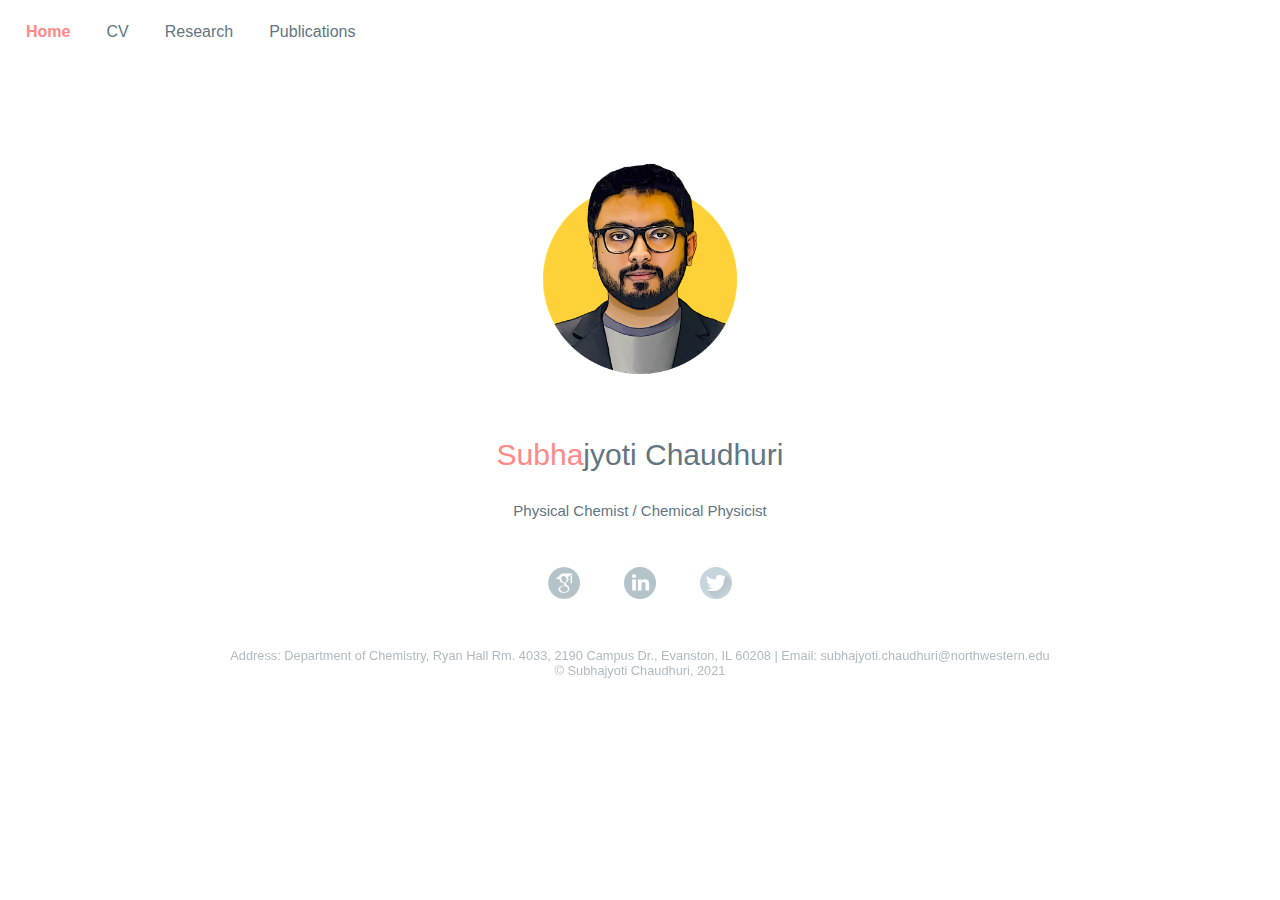
==== index.html @ 822a0865 "Update index.html" ====
<!DOCTYPE html>
<html lang="en">
    
<!--  =============HEAD==============    -->    
<head>
    <title>Subhajyoti</title>
    <link rel="stylesheet" href="css/styles.css">
    <script src="js/scripts.js"></script>
<meta charset="UTF-8">
<meta name="viewport" content="width=device-width, initial-scale=1">
<style>
body {
  font-family: Arial, Helvetica, sans-serif;
}
</style>
    
</head>
<!-- ================ooooo=============== -->     
        
<body>
    
<!-- ================ooooo=============== -->
<!--   ======== NAVIGATION BAR ========   -->
<!-- ================ooooo=============== -->
<div id="navbar" class="sticky">
  <a class="active" href="index.html">Home</a>
  <a href="cv.html">CV</a>
  <a href="research.html">Research</a>
  <a href="publications.html">Publications</a>
</div>
<!-- ================ooooo=============== -->
    
<div style="width:10rem; height:5rem;border:0px solid #000;"></div>

<!-- ================ooooo=============== -->
<!--   ======== HOMEPAGE IMAGE ========   -->
<!-- ================ooooo=============== -->

<div class="mainimg" style="align-content: center"></div>

<!--
<div class="">
<img src="assets/img/images/subha.png" alt="Subhajyoti" class="center" style="width:15rem; height:15rem;">
<!-- ================ooooo=============== 
</div>
-->
<div style="width:10rem; height:2rem;border:0px solid #000;"></div>

<!-- ================ooooo=============== -->
<!--   ======== TEXT UNDER IMAGE ======   -->
<!-- ================ooooo=============== -->
<p class="bigtextcenter"> <span style="color: #ff8888">Subha</span>jyoti Chaudhuri</p>

<div style="text-align: center; color: #627582; font-size: 15px;">
Physical Chemist / Chemical Physicist
</div>
<!-- ================ooooo=============== -->

<div style="width:10rem; height:2rem;border:0px solid #ffffff;"></div>

<!-- ================ooooo=============== -->
<!--   ====== SOCIAL MEDIA ICONS ======   -->
<!-- ================ooooo=============== -->
<div class="color" style="text-align: center;">
<p>
    <a href="https://scholar.google.com/citations?hl=en&user=ZGU-ZScAAAAJ&view_op=list_works&sortby=pubdate" style="text-decoration: none;">
    <img src="assets/img/icons/scholar.png" alt="W3Schools.com" style="width:2rem; height:2rem;" alt="" hspace="20">
    </a>
    <a href="https://www.linkedin.com/in/subhajyotichaudhuri" style="text-decoration: none;">
    <img src="assets/img/icons/linkedin.png" alt="W3Schools.com" style="width:2rem; height:2rem;" alt="" hspace="20">
    </a>
    <a href="https://twitter.com/hartreefocker" style="text-decoration: none;">
    <img src="assets/img/icons/twitter.png" alt="W3Schools.com" style="width:2rem; height:2rem;" alt="" hspace="20">
    </a>
</p>
</div>
<!-- ================ooooo=============== -->   

<div style="width:10rem; height:1rem;border:0px solid #ffffff;"></div>
<p class="smalltextcenter" style="opacity: 50%; font-size: 80%"> Address: Department of Chemistry, Ryan Hall Rm. 4033, 2190 Campus Dr., Evanston, IL 60208 | Email: subhajyoti.chaudhuri@northwestern.edu<br>
    &copy; Subhajyoti Chaudhuri, 2021</p>


</body>
</html>
---- css/styles.css ----
/* =========================================== */
/* ==== TABLE STYLE FOR PUBLICATIONS LIST ==== */
/* =========================================== */
table.table1
table.table1 tr, td {
  border:1px solid #ffffff;
  border-collapse: collapse;
  text-align: justify;
  padding-bottom: 1rem;
  padding-top: 1rem;
}

table.table1 th:nth-child(even),table.table1 td:nth-child(1) {
    font-size: 25pt ;
    font-weight: bolder;
    color: #ff8888;
    padding-left: 0rem;
    padding-right: 2rem;
    width:10%;
}

table.table1 th:nth-child(even),table.table1 td:nth-child(2) {
    font-size: 16;
    color: #627582;
    padding-left: 0rem;
    padding-right: 2rem;
    width:90%;
    line-height: 1.8;
    text-align: justify;
}
/* =========================================== */



/* ================================= */
/* ==== TABLE STYLE FOR CV PAGE ==== */
/* ================================= */
table.table2
table.table2 tr, td {
  border:1px solid #ffffff;
  border-collapse: collapse;
  text-align: justify;
  padding-bottom: 1rem;
  padding-top: 1rem;
}

table.table2 th:nth-child(even),table.table2 td:nth-child(1) {
    font-size: 7pt ;
    font-weight: bolder;
    color: #ff8888;
    padding-left: 0rem;
}

table.table2 th:nth-child(even),table.table2 td:nth-child(2) {
    font-size: 16 rem;
    color: #627582;
    padding-left: 1rem;
    padding-right: 1rem;
    line-height: 1.8;
    text-align: justify;
}

table.table2 th:nth-child(even),table.table2 td:nth-child(3) {
    font-size: 16;
    color: #627582;
    padding-left: 0rem;
    padding-right: 1rem;
    align-content: left;
}
/* =========================================== */


/* Style the navbar */
#navbar {
  overflow: hidden;
  background-color: #ffffff;
}

/* Navbar links */
#navbar a {
  float: left;
  display: block;
  color: #627582;
  text-align: center;
  padding: 15px 18px;
  text-decoration: none;
  font-size: 16px;
  position: sticky;
    top: 0;
}

/* Change the color of links on hover */
#navbar a:hover {
  background-color: #ffffff;
  color: #627582;
  font-size: 20px;
}

/* Add a color to the active/current link */
#navbar a.active {
  background-color: #ffffff;
  color: #ff8888;
  font-size: 16px;
  font-weight: bolder;
}

/* Page content */
.content {
  padding: 16px;
}

/* The sticky class is added to the navbar with JS when it reaches its scroll position */
.sticky {
  position: fixed;
  position: -webkit-sticky;
  position: sticky;
  top: 0;
  width: 100%;
}

/* Add some top padding to the page content to prevent sudden quick movement (as the navigation bar gets a new position at the top of the page (position:fixed and top:0) */
.sticky + .content {
  padding-top: 60px;
}



/* ==== HOVER SATURATION EFFECT ==== */
.color img{
filter: grayscale(70%);
opacity: 0.4;
-webkit-filter: grayscale(70%);
-webkit-transition: all 1s ease;
}

.color img:hover{
opacity: 0.8;
filter: grayscale(0%);
filter: gray;
-webkit-filter: grayscale(0%);
filter: none;
transition: 1s ease;
}


/* ==== HOVER GROW EFFECT ==== */
.grow img{
transition: 1s ease;
}

.grow img:hover{
-webkit-transform: scale(1.2);
-ms-transform: scale(1.2);
transform: scale(1.2);
transition: 1s ease;
}

/* ==== HOVER SATURATION EFFECT ==== */
.saturate img{
filter: grayscale(100%);
opacity: 0.9;
-webkit-filter: grayscale(100%);
-webkit-transition: all 0.1s ease;
}

.saturate img:hover{
opacity: 1;
filter: grayscale(0%);
filter: gray;
-webkit-filter: grayscale(0%);
filter: none;
transition: 0.1s ease;
}




.colortext{
  color: #627582;
}
.colortext:hover {
color: #ff8888;
}

.center {
  display: block;
  margin-left: auto;
  margin-right: auto;
  width: 20%;
}

.bigtextcenter {
  color: #627582;
  font-size: 30px;
  text-align: center;
}

.smalltextcenter {
  color: #627582;
  font-size: 15px;
  text-align: center;
}

.pubno {
  color: #627582;
  font-size: 15px;
  padding: 5em 5rem;
  line-height: 1.8;
  text-align: justify;
}

.publist {
  color: #627582;
  font-size: 15px;
  padding: 5rem;
  line-height: 1.8;
  text-align: justify;
}


.mainimg {
    width: 100;
    height: 15rem;
    background-image: url(../assets/img/images/subha.png);
    background-repeat: no-repeat;
    background-size: 15rem;
    background-position: center center;;
}
.mainimg:hover {
    background-image: url(../assets/img/images/subha2.png);
    background-repeat: no-repeat;
    background-size: 15rem;
    background-position: center center;;




div.container {
      display:inline-block;
    }

    p {
      text-align:center;
    }
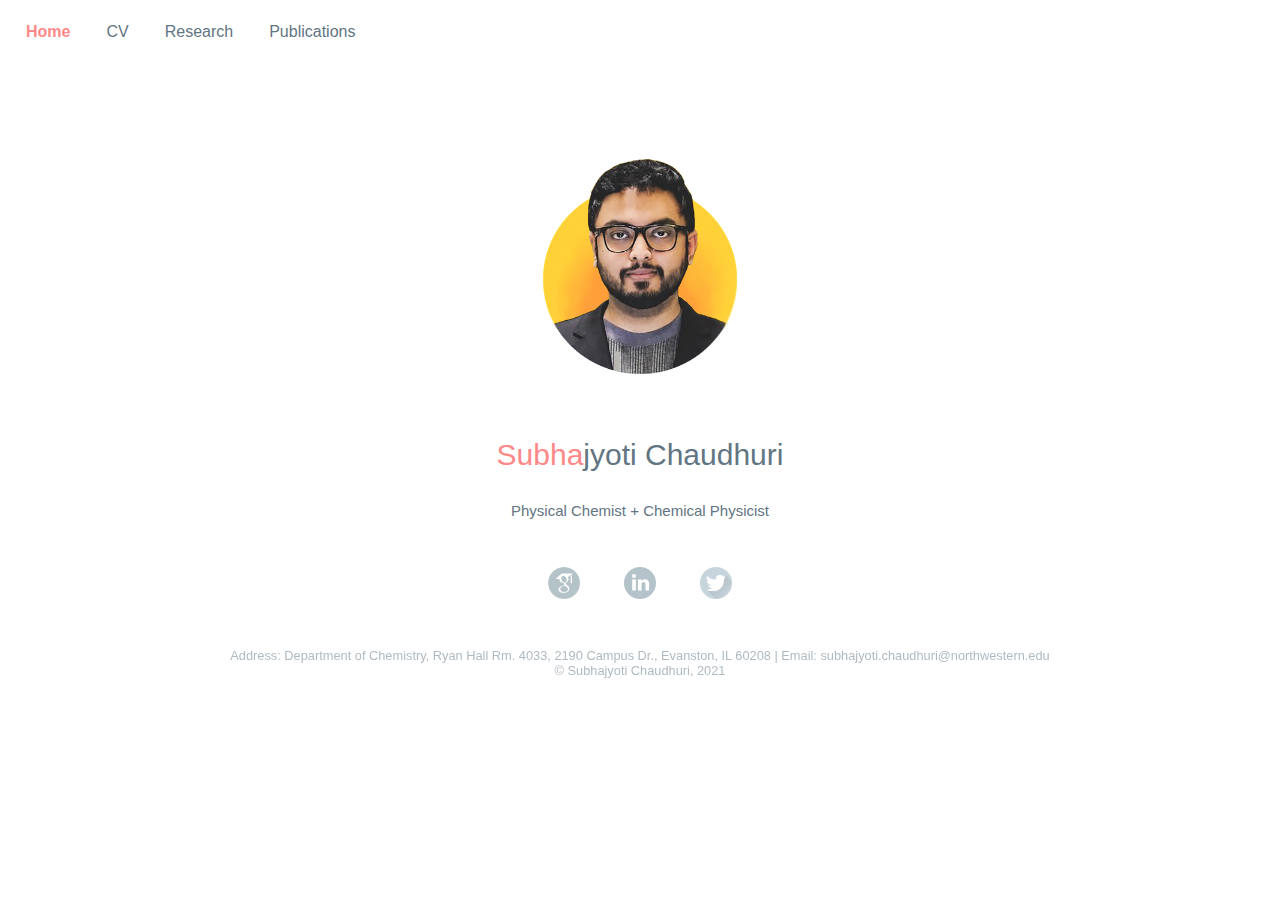
==== commit f2a9e2c9: "Update index.html" ====
--- a/index.html
+++ b/index.html
@@ -52,7 +52,7 @@
 <p class="bigtextcenter"> <span style="color: #ff8888">Subha</span>jyoti Chaudhuri</p>
 
 <div style="text-align: center; color: #627582; font-size: 15px;">
-Physical Chemist / Chemical Physicist
+Physical Chemist + Chemical Physicist
 </div>
 <!-- ================ooooo=============== -->
 
@@ -82,4 +82,4 @@
 
 
 </body>
-</html>+</html>
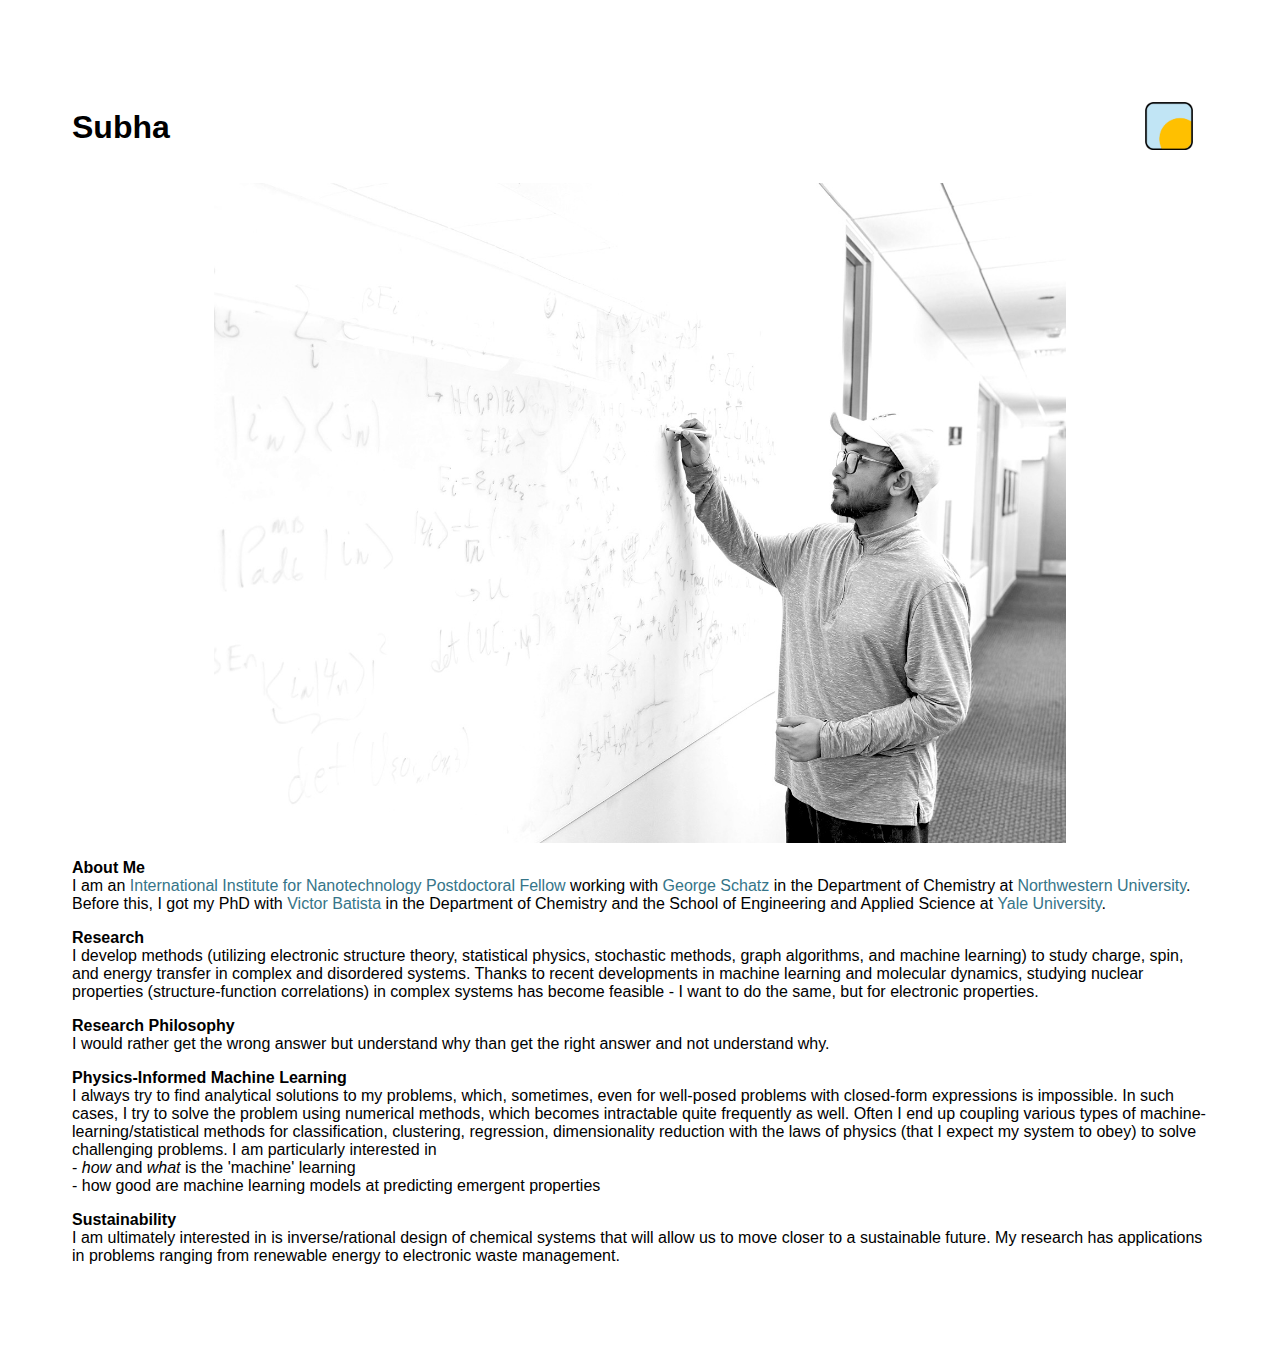
==== commit 2743d9e7: "home page" ====
--- a/index.html
+++ b/index.html
@@ -1,85 +1,84 @@
 <!DOCTYPE html>
 <html lang="en">
+<head>
+
+<!-- Set Sans Serif font -->
+<style>
+body
+{
+font-family: Arial, Helvetica, sans-serif;
+}
+</style>
+<title>Subhajyoti</title>
+
+<!-- CSS location -->
+<link rel="stylesheet" href="css/styles.css">
     
-<!--  =============HEAD==============    -->    
-<head>
-    <title>Subhajyoti</title>
-    <link rel="stylesheet" href="css/styles.css">
-    <script src="js/scripts.js"></script>
+<!-- Javascript location -->
+<script src="js/scripts.js"></script>
 <meta charset="UTF-8">
 <meta name="viewport" content="width=device-width, initial-scale=1">
-<style>
-body {
-  font-family: Arial, Helvetica, sans-serif;
-}
-</style>
+
+</head>
+
+<body>
+
+<nav id="navbar">
+<h1>Subha</h1>
+<button id="modeToggle">
+<img id="modeIcon" src="/assets/img/icons/light.png" alt="Light Mode" />
+</button>
+</nav>
+
+<div id="slideshow">
+    <div class="slide-wrapper">
+        <div class="slide">
+            <img src="/assets/img/slide/1.jpeg" alt="Slide 1">
+        </div>
+        <div class="slide">
+            <img src="/assets/img/slide/2.jpeg" alt="Slide 2">
+        </div>
+        <div class="slide">
+            <img src="/assets/img/slide/3.jpeg" alt="Slide 3">
+        </div>
+        <div class="slide">
+            <img src="/assets/img/slide/4.jpeg" alt="Slide 4">
+        </div>
+    </div>
+    <div class="buttons">
+       <button class="button" id="prevButton">&#10094;</button>
+        <button class="button" id="nextButton">&#10095;</button>
+    </div>
+</div>
     
-</head>
-<!-- ================ooooo=============== -->     
-        
-<body>
+<p>
+<b>About Me</b><br>
+I am an <a href="https://www.iinano.org">International Institute for Nanotechnology Postdoctoral Fellow</a> working with <a href="https://chemistry.northwestern.edu/people/core-faculty/profiles/george-schatz.html">George Schatz</a> in the Department of Chemistry at <a href="https://www.northwestern.edu">Northwestern University</a>. Before this, I got my PhD with <a href="https://chem.yale.edu/faculty/victor-batista">Victor Batista</a> in the Department of Chemistry and the School of Engineering and Applied Science at <a href="https://www.yale.edu">Yale University</a>.
+</p>
     
-<!-- ================ooooo=============== -->
-<!--   ======== NAVIGATION BAR ========   -->
-<!-- ================ooooo=============== -->
-<div id="navbar" class="sticky">
-  <a class="active" href="index.html">Home</a>
-  <a href="cv.html">CV</a>
-  <a href="research.html">Research</a>
-  <a href="publications.html">Publications</a>
-</div>
-<!-- ================ooooo=============== -->
+<p>
+<b>Research</b><br>
+I develop methods (utilizing electronic structure theory, statistical physics, stochastic methods, graph algorithms, and machine learning) to study charge, spin, and energy transfer in complex and disordered systems. Thanks to recent developments in machine learning and molecular dynamics, studying nuclear properties (structure-function correlations) in complex systems has become feasible - I want to do the same, but for electronic properties.    
+</p>
     
-<div style="width:10rem; height:5rem;border:0px solid #000;"></div>
+<p>
+<b>Research Philosophy</b><br>
+I would rather get the wrong answer but understand why than get the right answer and not understand why.
+</p>
 
-<!-- ================ooooo=============== -->
-<!--   ======== HOMEPAGE IMAGE ========   -->
-<!-- ================ooooo=============== -->
-
-<div class="mainimg" style="align-content: center"></div>
-
-<!--
-<div class="">
-<img src="assets/img/images/subha.png" alt="Subhajyoti" class="center" style="width:15rem; height:15rem;">
-<!-- ================ooooo=============== 
-</div>
--->
-<div style="width:10rem; height:2rem;border:0px solid #000;"></div>
-
-<!-- ================ooooo=============== -->
-<!--   ======== TEXT UNDER IMAGE ======   -->
-<!-- ================ooooo=============== -->
-<p class="bigtextcenter"> <span style="color: #ff8888">Subha</span>jyoti Chaudhuri</p>
-
-<div style="text-align: center; color: #627582; font-size: 15px;">
-Physical Chemist + Chemical Physicist
-</div>
-<!-- ================ooooo=============== -->
-
-<div style="width:10rem; height:2rem;border:0px solid #ffffff;"></div>
-
-<!-- ================ooooo=============== -->
-<!--   ====== SOCIAL MEDIA ICONS ======   -->
-<!-- ================ooooo=============== -->
-<div class="color" style="text-align: center;">
 <p>
-    <a href="https://scholar.google.com/citations?hl=en&user=ZGU-ZScAAAAJ&view_op=list_works&sortby=pubdate" style="text-decoration: none;">
-    <img src="assets/img/icons/scholar.png" alt="W3Schools.com" style="width:2rem; height:2rem;" alt="" hspace="20">
-    </a>
-    <a href="https://www.linkedin.com/in/subhajyotichaudhuri" style="text-decoration: none;">
-    <img src="assets/img/icons/linkedin.png" alt="W3Schools.com" style="width:2rem; height:2rem;" alt="" hspace="20">
-    </a>
-    <a href="https://twitter.com/hartreefocker" style="text-decoration: none;">
-    <img src="assets/img/icons/twitter.png" alt="W3Schools.com" style="width:2rem; height:2rem;" alt="" hspace="20">
-    </a>
+<b>Physics-Informed Machine Learning</b><br>
+I always try to find analytical solutions to my problems, which, sometimes, even for well-posed problems with closed-form expressions is impossible. In such cases, I try to solve the problem using numerical methods, which becomes intractable quite frequently as well. Often I end up coupling various types of machine-learning/statistical methods for classification, clustering, regression, dimensionality reduction with the laws of physics (that I expect my system to obey) to solve challenging problems.
+I am particularly interested in <br>
+- <i>how</i> and <i>what</i> is the 'machine' learning <br>
+- how good are machine learning models at predicting emergent properties
 </p>
-</div>
-<!-- ================ooooo=============== -->   
-
-<div style="width:10rem; height:1rem;border:0px solid #ffffff;"></div>
-<p class="smalltextcenter" style="opacity: 50%; font-size: 80%"> Address: Department of Chemistry, Ryan Hall Rm. 4033, 2190 Campus Dr., Evanston, IL 60208 | Email: subhajyoti.chaudhuri@northwestern.edu<br>
-    &copy; Subhajyoti Chaudhuri, 2021</p>
-
-
+    
+<p>
+<b>Sustainability</b><br>
+I am ultimately interested in is inverse/rational design of chemical systems that will allow us to move closer to a sustainable future. My research has applications in problems ranging from renewable energy to electronic waste management.
+</p>
+    
+<script src="js/scripts.js"></script>
 </body>
 </html>
--- a/css/styles.css
+++ b/css/styles.css
@@ -1,244 +1,83 @@
-/* =========================================== */
-/* ==== TABLE STYLE FOR PUBLICATIONS LIST ==== */
-/* =========================================== */
-table.table1
-table.table1 tr, td {
-  border:1px solid #ffffff;
-  border-collapse: collapse;
-  text-align: justify;
-  padding-bottom: 1rem;
-  padding-top: 1rem;
+body {
+    transition: background-color 0.3s, color 0.3s;
+    background-color: #ffffff; /* Light mode background */
+    color: #000000; /* Light mode text */
+    font-family: Arial, sans-serif;
+    padding: 5%;
 }
 
-table.table1 th:nth-child(even),table.table1 td:nth-child(1) {
-    font-size: 25pt ;
-    font-weight: bolder;
-    color: #ff8888;
-    padding-left: 0rem;
-    padding-right: 2rem;
-    width:10%;
+.dark-mode {
+    background-color: #29353C; /* Dark mode background */
+    color: #E6E6E6; /* Dark mode text */
 }
 
-table.table1 th:nth-child(even),table.table1 td:nth-child(2) {
-    font-size: 16;
-    color: #627582;
-    padding-left: 0rem;
-    padding-right: 2rem;
-    width:90%;
-    line-height: 1.8;
-    text-align: justify;
-}
-/* =========================================== */
-
-
-
-/* ================================= */
-/* ==== TABLE STYLE FOR CV PAGE ==== */
-/* ================================= */
-table.table2
-table.table2 tr, td {
-  border:1px solid #ffffff;
-  border-collapse: collapse;
-  text-align: justify;
-  padding-bottom: 1rem;
-  padding-top: 1rem;
+nav {
+    display: flex;
+    justify-content: space-between;
+    align-items: center;
+    background-color: transparent; /* Light mode nav background */
+    color: #000000; /* Light mode text */
+    padding: 0px 0px;
 }
 
-table.table2 th:nth-child(even),table.table2 td:nth-child(1) {
-    font-size: 7pt ;
-    font-weight: bolder;
-    color: #ff8888;
-    padding-left: 0rem;
+nav.dark-mode {
+    background-color: transparent; /* Dark mode nav background */
+    color: #ffffff; /* Dark mode text */
 }
 
-table.table2 th:nth-child(even),table.table2 td:nth-child(2) {
-    font-size: 16 rem;
-    color: #627582;
-    padding-left: 1rem;
-    padding-right: 1rem;
-    line-height: 1.8;
-    text-align: justify;
+#modeToggle {
+    margin: 20px 0;
+    padding: 10px 15px;
+    border: none;
+    cursor: pointer;
+    background-color: transparent;
 }
 
-table.table2 th:nth-child(even),table.table2 td:nth-child(3) {
-    font-size: 16;
-    color: #627582;
-    padding-left: 0rem;
-    padding-right: 1rem;
-    align-content: left;
-}
-/* =========================================== */
-
-
-/* Style the navbar */
-#navbar {
-  overflow: hidden;
-  background-color: #ffffff;
+img {
+    width: 48px; /* Adjust size as needed */
+    height: 48px; /* Adjust size as needed */
 }
 
-/* Navbar links */
-#navbar a {
-  float: left;
-  display: block;
-  color: #627582;
-  text-align: center;
-  padding: 15px 18px;
-  text-decoration: none;
-  font-size: 16px;
-  position: sticky;
-    top: 0;
+a {
+    color: #367589;
+    text-decoration: none;
 }
 
-/* Change the color of links on hover */
-#navbar a:hover {
-  background-color: #ffffff;
-  color: #627582;
-  font-size: 20px;
+.dark-mode a {
+    color: #f69284;
+    text-decoration: none;
 }
 
-/* Add a color to the active/current link */
-#navbar a.active {
-  background-color: #ffffff;
-  color: #ff8888;
-  font-size: 16px;
-  font-weight: bolder;
+a:hover {
+    text-decoration: underline; /* Underline on hover */
 }
 
-/* Page content */
-.content {
-  padding: 16px;
+#slideshow {
+    position: relative;
+    width: 75%; /* Set width, adjust as needed */
+    max-width: 100%; /* Use full width up to max */
+    margin: 0% auto; /* Center the slideshow with 20% top/bottom margin */
+    padding-top: 56.25%; /* Maintain a 16:9 aspect ratio */
+    overflow: hidden; /* Prevent overflow of slides */
+    background-color: transparent;
 }
 
-/* The sticky class is added to the navbar with JS when it reaches its scroll position */
-.sticky {
-  position: fixed;
-  position: -webkit-sticky;
-  position: sticky;
-  top: 0;
-  width: 100%;
+.slide {
+    position: absolute; /* Stack slides on top of each other */
+    top: 0;
+    left: 0;
+    width: 100%;
+    height: 100%; /* Ensure the slide fills the wrapper */
+    opacity: 0; /* Start with slides hidden */
+    transition: opacity 0.5s ease-in-out; /* Fade transition */
 }
 
-/* Add some top padding to the page content to prevent sudden quick movement (as the navigation bar gets a new position at the top of the page (position:fixed and top:0) */
-.sticky + .content {
-  padding-top: 60px;
+.slide.active {
+    opacity: 1; /* Show the active slide */
 }
 
-
-
-/* ==== HOVER SATURATION EFFECT ==== */
-.color img{
-filter: grayscale(70%);
-opacity: 0.4;
--webkit-filter: grayscale(70%);
--webkit-transition: all 1s ease;
+.slide img {
+    width: 100%; /* Fill the width of the slide */
+    height: 100%; /* Fill the height of the slide */
+    object-fit: cover; /* Maintain aspect ratio and cover the entire area */
 }
-
-.color img:hover{
-opacity: 0.8;
-filter: grayscale(0%);
-filter: gray;
--webkit-filter: grayscale(0%);
-filter: none;
-transition: 1s ease;
-}
-
-
-/* ==== HOVER GROW EFFECT ==== */
-.grow img{
-transition: 1s ease;
-}
-
-.grow img:hover{
--webkit-transform: scale(1.2);
--ms-transform: scale(1.2);
-transform: scale(1.2);
-transition: 1s ease;
-}
-
-/* ==== HOVER SATURATION EFFECT ==== */
-.saturate img{
-filter: grayscale(100%);
-opacity: 0.9;
--webkit-filter: grayscale(100%);
--webkit-transition: all 0.1s ease;
-}
-
-.saturate img:hover{
-opacity: 1;
-filter: grayscale(0%);
-filter: gray;
--webkit-filter: grayscale(0%);
-filter: none;
-transition: 0.1s ease;
-}
-
-
-
-
-.colortext{
-  color: #627582;
-}
-.colortext:hover {
-color: #ff8888;
-}
-
-.center {
-  display: block;
-  margin-left: auto;
-  margin-right: auto;
-  width: 20%;
-}
-
-.bigtextcenter {
-  color: #627582;
-  font-size: 30px;
-  text-align: center;
-}
-
-.smalltextcenter {
-  color: #627582;
-  font-size: 15px;
-  text-align: center;
-}
-
-.pubno {
-  color: #627582;
-  font-size: 15px;
-  padding: 5em 5rem;
-  line-height: 1.8;
-  text-align: justify;
-}
-
-.publist {
-  color: #627582;
-  font-size: 15px;
-  padding: 5rem;
-  line-height: 1.8;
-  text-align: justify;
-}
-
-
-.mainimg {
-    width: 100;
-    height: 15rem;
-    background-image: url(../assets/img/images/subha.png);
-    background-repeat: no-repeat;
-    background-size: 15rem;
-    background-position: center center;;
-}
-.mainimg:hover {
-    background-image: url(../assets/img/images/subha2.png);
-    background-repeat: no-repeat;
-    background-size: 15rem;
-    background-position: center center;;
-
-
-
-
-div.container {
-      display:inline-block;
-    }
-
-    p {
-      text-align:center;
-    }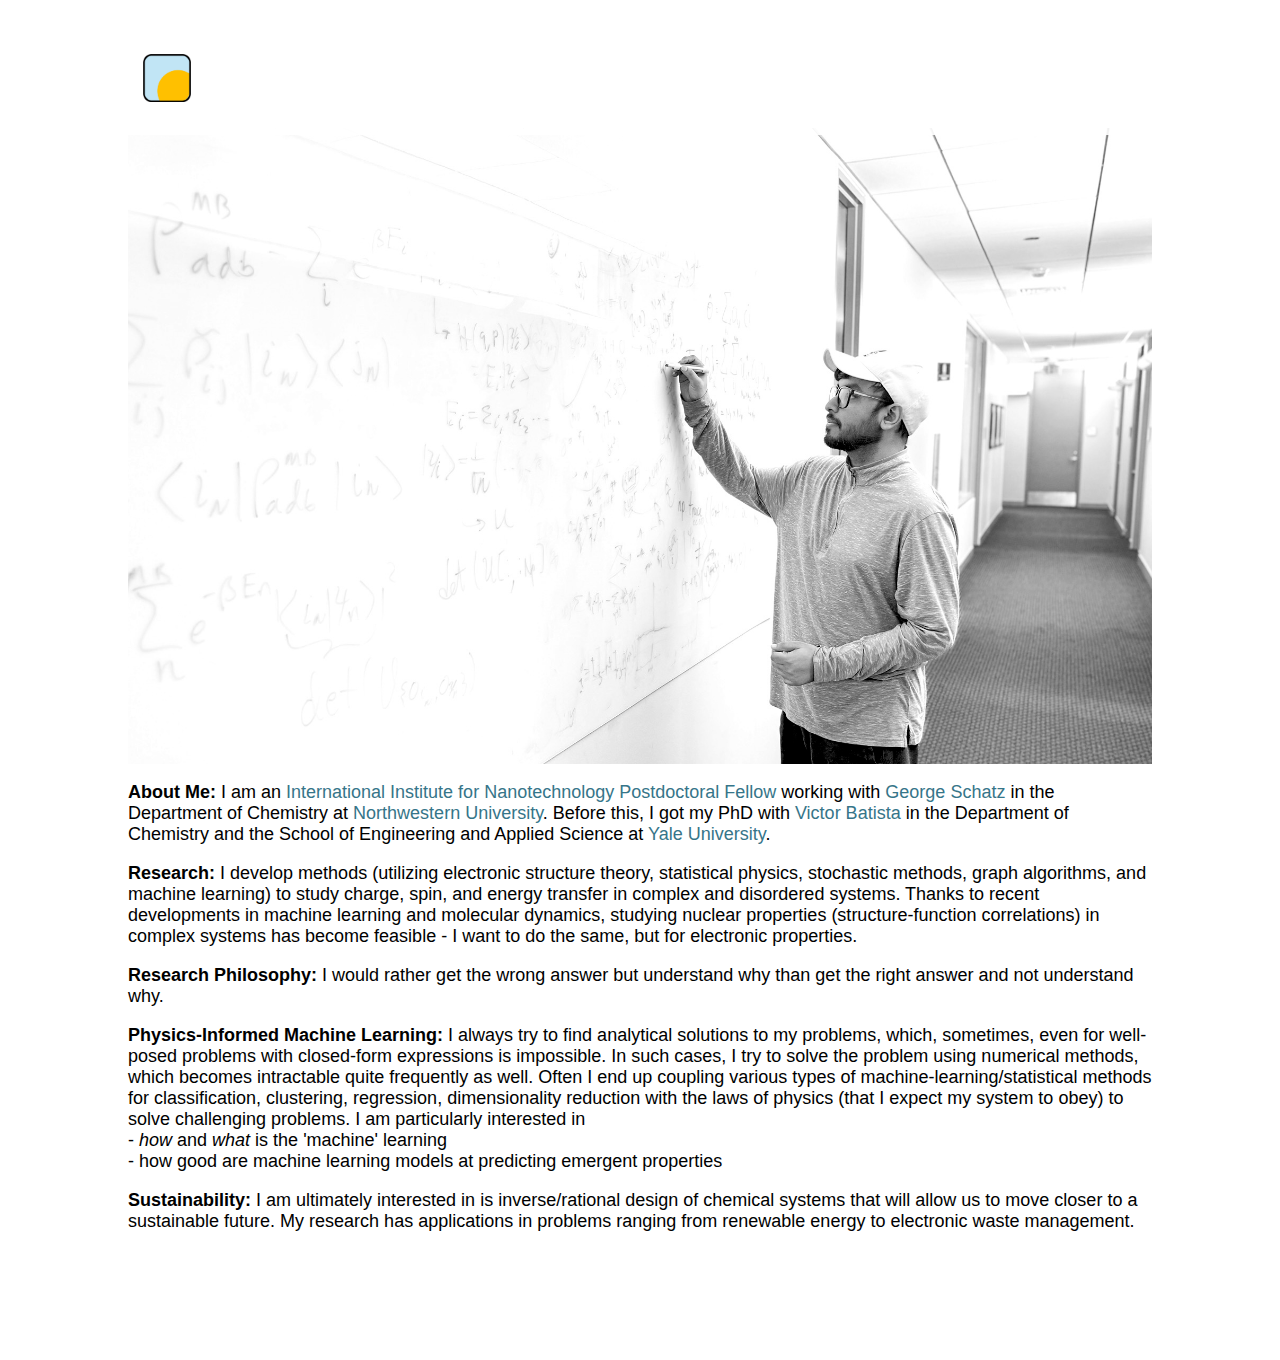
==== commit e3043eb2: "home page v2" ====
--- a/index.html
+++ b/index.html
@@ -24,7 +24,7 @@
 <body>
 
 <nav id="navbar">
-<h1>Subha</h1>
+<h1> </h1>
 <button id="modeToggle">
 <img id="modeIcon" src="/assets/img/icons/light.png" alt="Light Mode" />
 </button>
@@ -52,31 +52,26 @@
 </div>
     
 <p>
-<b>About Me</b><br>
-I am an <a href="https://www.iinano.org">International Institute for Nanotechnology Postdoctoral Fellow</a> working with <a href="https://chemistry.northwestern.edu/people/core-faculty/profiles/george-schatz.html">George Schatz</a> in the Department of Chemistry at <a href="https://www.northwestern.edu">Northwestern University</a>. Before this, I got my PhD with <a href="https://chem.yale.edu/faculty/victor-batista">Victor Batista</a> in the Department of Chemistry and the School of Engineering and Applied Science at <a href="https://www.yale.edu">Yale University</a>.
+<b>About Me:</b> I am an <a href="https://www.iinano.org">International Institute for Nanotechnology Postdoctoral Fellow</a> working with <a href="https://chemistry.northwestern.edu/people/core-faculty/profiles/george-schatz.html">George Schatz</a> in the Department of Chemistry at <a href="https://www.northwestern.edu">Northwestern University</a>. Before this, I got my PhD with <a href="https://chem.yale.edu/faculty/victor-batista">Victor Batista</a> in the Department of Chemistry and the School of Engineering and Applied Science at <a href="https://www.yale.edu">Yale University</a>.
 </p>
     
 <p>
-<b>Research</b><br>
-I develop methods (utilizing electronic structure theory, statistical physics, stochastic methods, graph algorithms, and machine learning) to study charge, spin, and energy transfer in complex and disordered systems. Thanks to recent developments in machine learning and molecular dynamics, studying nuclear properties (structure-function correlations) in complex systems has become feasible - I want to do the same, but for electronic properties.    
+<b>Research:</b> I develop methods (utilizing electronic structure theory, statistical physics, stochastic methods, graph algorithms, and machine learning) to study charge, spin, and energy transfer in complex and disordered systems. Thanks to recent developments in machine learning and molecular dynamics, studying nuclear properties (structure-function correlations) in complex systems has become feasible - I want to do the same, but for electronic properties.    
 </p>
     
 <p>
-<b>Research Philosophy</b><br>
-I would rather get the wrong answer but understand why than get the right answer and not understand why.
+<b>Research Philosophy:</b> I would rather get the wrong answer but understand why than get the right answer and not understand why.
 </p>
 
 <p>
-<b>Physics-Informed Machine Learning</b><br>
-I always try to find analytical solutions to my problems, which, sometimes, even for well-posed problems with closed-form expressions is impossible. In such cases, I try to solve the problem using numerical methods, which becomes intractable quite frequently as well. Often I end up coupling various types of machine-learning/statistical methods for classification, clustering, regression, dimensionality reduction with the laws of physics (that I expect my system to obey) to solve challenging problems.
+<b>Physics-Informed Machine Learning:</b> I always try to find analytical solutions to my problems, which, sometimes, even for well-posed problems with closed-form expressions is impossible. In such cases, I try to solve the problem using numerical methods, which becomes intractable quite frequently as well. Often I end up coupling various types of machine-learning/statistical methods for classification, clustering, regression, dimensionality reduction with the laws of physics (that I expect my system to obey) to solve challenging problems.
 I am particularly interested in <br>
 - <i>how</i> and <i>what</i> is the 'machine' learning <br>
 - how good are machine learning models at predicting emergent properties
 </p>
     
 <p>
-<b>Sustainability</b><br>
-I am ultimately interested in is inverse/rational design of chemical systems that will allow us to move closer to a sustainable future. My research has applications in problems ranging from renewable energy to electronic waste management.
+<b>Sustainability:</b> I am ultimately interested in is inverse/rational design of chemical systems that will allow us to move closer to a sustainable future. My research has applications in problems ranging from renewable energy to electronic waste management.
 </p>
     
 <script src="js/scripts.js"></script>
--- a/css/styles.css
+++ b/css/styles.css
@@ -1,21 +1,50 @@
+@media (max-width: 600px) {
+    body {
+        font-size: 14px; /* Smaller font size for small screens */
+    }
+}
+
+@media (min-width: 601px) and (max-width: 1200px) {
+    body {
+        font-size: 18px; /* Medium font size for medium screens */
+    }
+}
+
+@media (min-width: 1201px) {
+    body {
+        font-size: 20px; /* Larger font size for large screens */
+    }
+}
+
+
 body {
+    font-size: 18px; /* Default font size */
     transition: background-color 0.3s, color 0.3s;
     background-color: #ffffff; /* Light mode background */
     color: #000000; /* Light mode text */
     font-family: Arial, sans-serif;
-    padding: 5%;
+    margin: 10% 10%; /* 0 margin for top/bottom, 5% for left/right */
+    padding: 0; /* Optional: Reset any default padding */
 }
 
 .dark-mode {
-    background-color: #29353C; /* Dark mode background */
+    background-color: #18191A; /* Dark mode background */
     color: #E6E6E6; /* Dark mode text */
 }
 
 nav {
-    display: flex;
+    position: fixed; /* Fix the navbar to the top */
+    top: 0; /* Align it to the top of the viewport */
+    width: 100%; /* Full width */
+    background-color: rgba(255, 255, 255, 0.9); /* Semi-transparent background */
+    color: #000; /* Text color */
+    padding: 20px 0; /* Padding for the navbar */
+    z-index: 1000; /* Ensure it appears above other content */
+    transition: background-color 0.3s; /* Optional: Smooth transition for background color */
+#    display: flex;
     justify-content: space-between;
     align-items: center;
-    background-color: transparent; /* Light mode nav background */
+ #   background-color: transparent; /* Light mode nav background */
     color: #000000; /* Light mode text */
     padding: 0px 0px;
 }
@@ -54,12 +83,11 @@
 
 #slideshow {
     position: relative;
-    width: 75%; /* Set width, adjust as needed */
+    width: 100%; /* Set width, adjust as needed */
     max-width: 100%; /* Use full width up to max */
     margin: 0% auto; /* Center the slideshow with 20% top/bottom margin */
-    padding-top: 56.25%; /* Maintain a 16:9 aspect ratio */
+    padding-top: 60%; /* Maintain a 16:9 aspect ratio */
     overflow: hidden; /* Prevent overflow of slides */
-    background-color: transparent;
 }
 
 .slide {
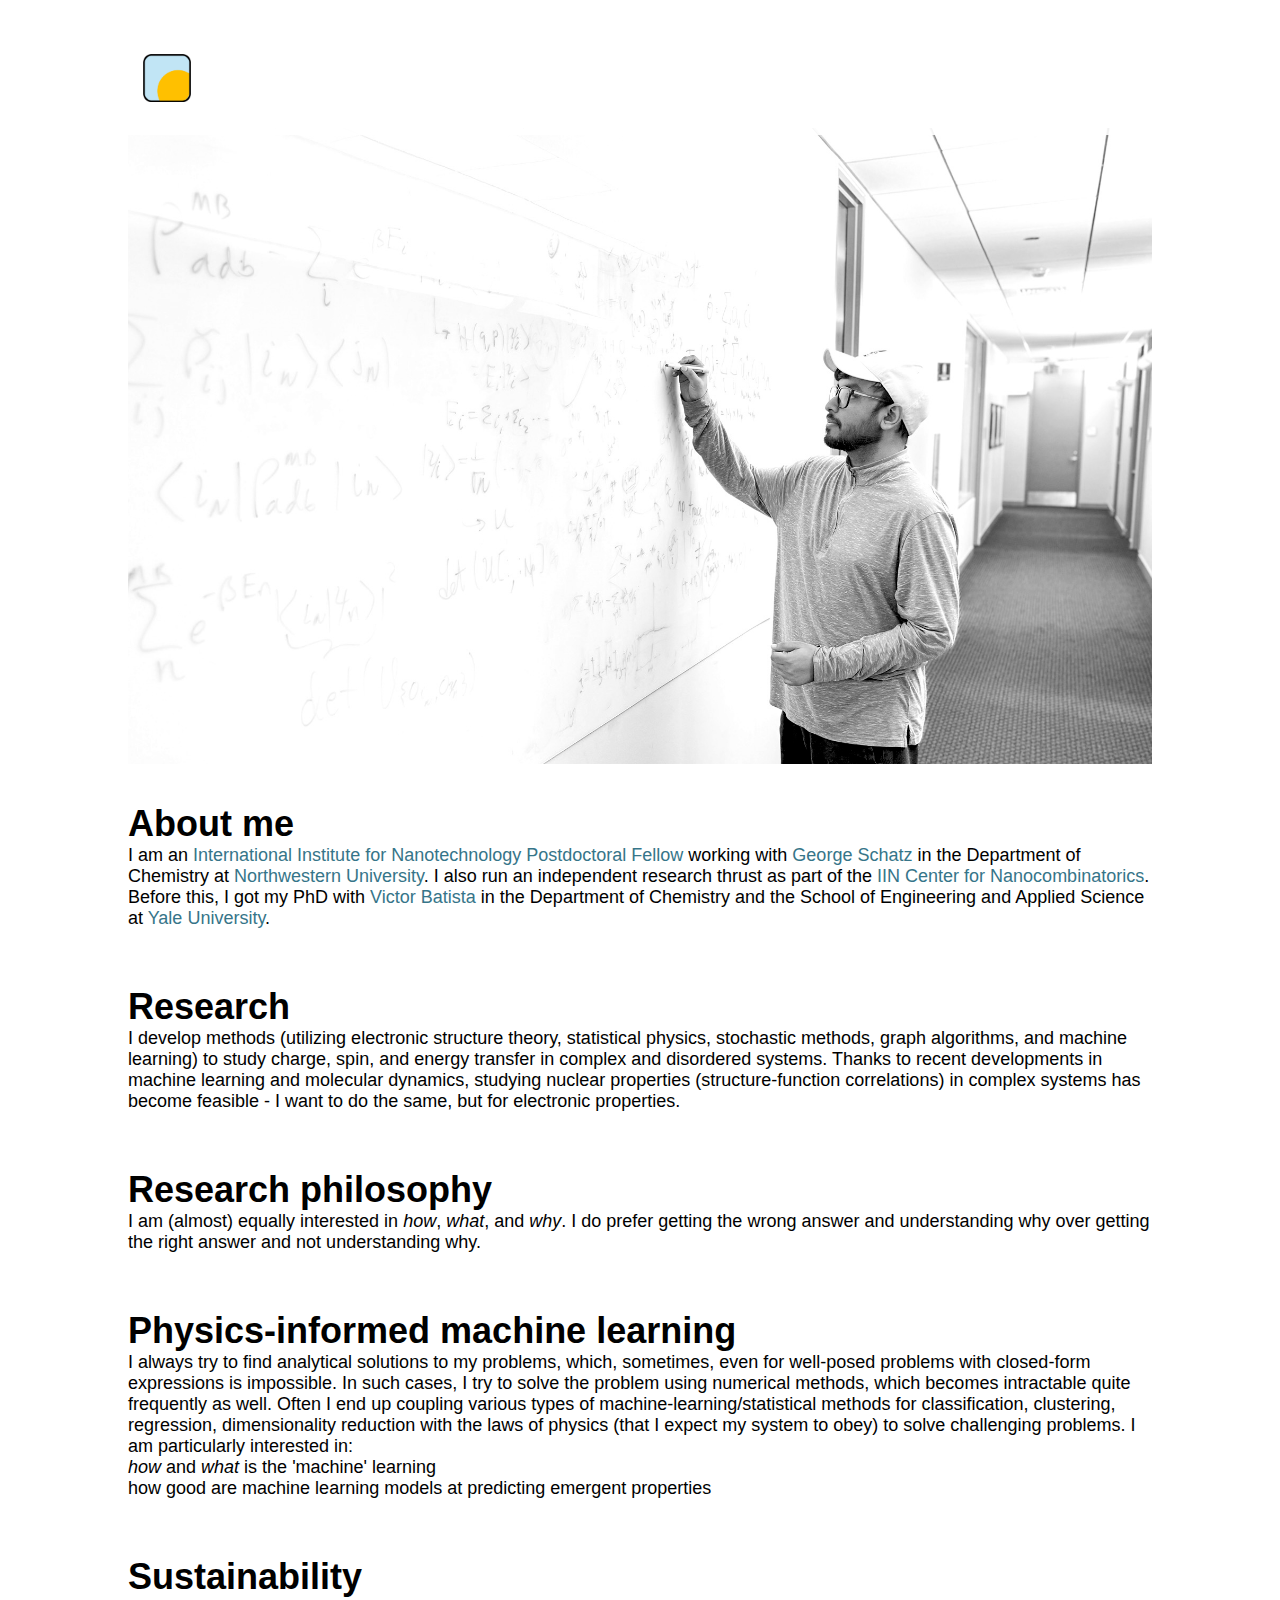
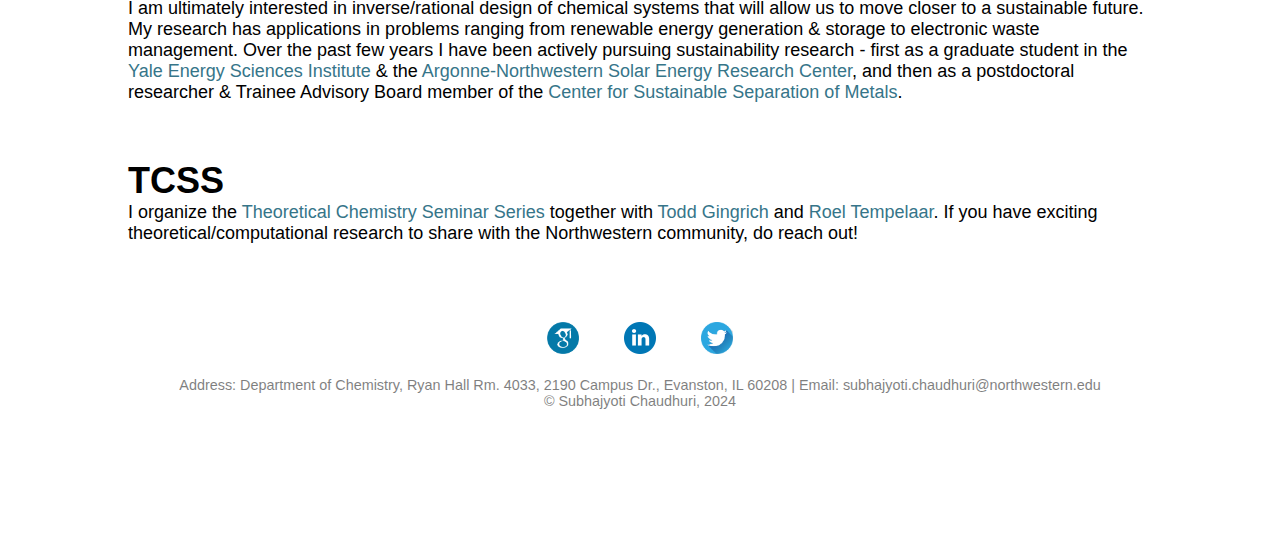
==== commit 60e80336: "home page v3" ====
--- a/index.html
+++ b/index.html
@@ -13,7 +13,7 @@
 
 <!-- CSS location -->
 <link rel="stylesheet" href="css/styles.css">
-    
+
 <!-- Javascript location -->
 <script src="js/scripts.js"></script>
 <meta charset="UTF-8">
@@ -50,30 +50,56 @@
         <button class="button" id="nextButton">&#10095;</button>
     </div>
 </div>
-    
+<br>
 <p>
-<b>About Me:</b> I am an <a href="https://www.iinano.org">International Institute for Nanotechnology Postdoctoral Fellow</a> working with <a href="https://chemistry.northwestern.edu/people/core-faculty/profiles/george-schatz.html">George Schatz</a> in the Department of Chemistry at <a href="https://www.northwestern.edu">Northwestern University</a>. Before this, I got my PhD with <a href="https://chem.yale.edu/faculty/victor-batista">Victor Batista</a> in the Department of Chemistry and the School of Engineering and Applied Science at <a href="https://www.yale.edu">Yale University</a>.
+<b style="font-size: 2em;">About me</b><br>
+I am an <a href="https://www.iinano.org">International Institute for Nanotechnology Postdoctoral Fellow</a> working with <a href="https://chemistry.northwestern.edu/people/core-faculty/profiles/george-schatz.html">George Schatz</a> in the Department of Chemistry at <a href="https://www.northwestern.edu">Northwestern University</a>. I also run an independent research thrust as part of the <a href="https://www.iinano.org/research/nanocombinatorics/">IIN Center for Nanocombinatorics</a>. Before this, I got my PhD with <a href="https://chem.yale.edu/faculty/victor-batista">Victor Batista</a> in the Department of Chemistry and the School of Engineering and Applied Science at <a href="https://www.yale.edu">Yale University</a>.
 </p>
-    
+<br>
 <p>
-<b>Research:</b> I develop methods (utilizing electronic structure theory, statistical physics, stochastic methods, graph algorithms, and machine learning) to study charge, spin, and energy transfer in complex and disordered systems. Thanks to recent developments in machine learning and molecular dynamics, studying nuclear properties (structure-function correlations) in complex systems has become feasible - I want to do the same, but for electronic properties.    
+<b style="font-size: 2em;">Research</b> <br>
+I develop methods (utilizing electronic structure theory, statistical physics, stochastic methods, graph algorithms, and machine learning) to study charge, spin, and energy transfer in complex and disordered systems. Thanks to recent developments in machine learning and molecular dynamics, studying nuclear properties (structure-function correlations) in complex systems has become feasible - I want to do the same, but for electronic properties.
 </p>
-    
+<br>
 <p>
-<b>Research Philosophy:</b> I would rather get the wrong answer but understand why than get the right answer and not understand why.
+<b style="font-size: 2em;">Research philosophy</b> <br>
+I am (almost) equally interested in <i>how</i>, <i>what</i>, and <i>why</i>. I do prefer getting the wrong answer and understanding why over getting the right answer and not understanding why.
 </p>
-
+<br>
 <p>
-<b>Physics-Informed Machine Learning:</b> I always try to find analytical solutions to my problems, which, sometimes, even for well-posed problems with closed-form expressions is impossible. In such cases, I try to solve the problem using numerical methods, which becomes intractable quite frequently as well. Often I end up coupling various types of machine-learning/statistical methods for classification, clustering, regression, dimensionality reduction with the laws of physics (that I expect my system to obey) to solve challenging problems.
-I am particularly interested in <br>
-- <i>how</i> and <i>what</i> is the 'machine' learning <br>
-- how good are machine learning models at predicting emergent properties
+<b style="font-size: 2em;">Physics-informed machine learning</b><br>
+I always try to find analytical solutions to my problems, which, sometimes, even for well-posed problems with closed-form expressions is impossible. In such cases, I try to solve the problem using numerical methods, which becomes intractable quite frequently as well. Often I end up coupling various types of machine-learning/statistical methods for classification, clustering, regression, dimensionality reduction with the laws of physics (that I expect my system to obey) to solve challenging problems.
+I am particularly interested in: <br>
+<i>how</i> and <i>what</i> is the 'machine' learning <br>
+how good are machine learning models at predicting emergent properties
 </p>
-    
+<br>
 <p>
-<b>Sustainability:</b> I am ultimately interested in is inverse/rational design of chemical systems that will allow us to move closer to a sustainable future. My research has applications in problems ranging from renewable energy to electronic waste management.
+<b style="font-size: 2em;">Sustainability</b><br>
+I am ultimately interested in inverse/rational design of chemical systems that will allow us to move closer to a sustainable future. My research has applications in problems ranging from renewable energy generation & storage to electronic waste management. Over the past few years I have been actively pursuing sustainability research - first as a graduate student in the <a href="https://westcampus.yale.edu/research/science-medicine-engineering/institutes/energy-sciences">Yale Energy Sciences Institute</a> & the <a href="https://en.wikipedia.org/wiki/Argonne–Northwestern_Solar_Energy_Research_Center">Argonne-Northwestern Solar Energy Research Center</a>, and then as a postdoctoral researcher & Trainee Advisory Board member of the <a href="https://www.cssm.upenn.edu">Center for Sustainable Separation of Metals</a>.
 </p>
-    
+<br>
+<p>
+<b style="font-size: 2em;">TCSS</b><br>
+I organize the <a href="https://x.com/nutcss">Theoretical Chemistry Seminar Series</a> together with <a href="https://chemistry.northwestern.edu/people/core-faculty/profiles/todd-gingrich.html">Todd Gingrich</a> and <a href="https://chemistry.northwestern.edu/people/core-faculty/profiles/roel-tempelaar.html">Roel Tempelaar</a>. If you have exciting theoretical/computational research to share with the Northwestern community, do reach out!
+</p>
+<br>
+<br> 
+<div class="color" style="text-align: center;">
+<p>
+    <a href="https://scholar.google.com/citations?hl=en&user=ZGU-ZScAAAAJ&view_op=list_works&sortby=pubdate" style="text-decoration: none;">
+    <img src="assets/img/icons/scholar.png" alt="W3Schools.com" style="width:2rem; height:2rem;" alt="" hspace="20">
+    </a>
+    <a href="https://www.linkedin.com/in/subhajyotichaudhuri" style="text-decoration: none;">
+    <img src="assets/img/icons/linkedin.png" alt="W3Schools.com" style="width:2rem; height:2rem;" alt="" hspace="20">
+    </a>
+    <a href="https://twitter.com/hartreefocker" style="text-decoration: none;">
+    <img src="assets/img/icons/twitter.png" alt="W3Schools.com" style="width:2rem; height:2rem;" alt="" hspace="20">
+    </a>
+</p>
+</div>    
+<p class="smalltextcenter" style="text-align: center; opacity: 50%; font-size: 80%"> Address: Department of Chemistry, Ryan Hall Rm. 4033, 2190 Campus Dr., Evanston, IL 60208 | Email: subhajyoti.chaudhuri@northwestern.edu<br>
+    &copy; Subhajyoti Chaudhuri, 2024</p>
 <script src="js/scripts.js"></script>
 </body>
 </html>
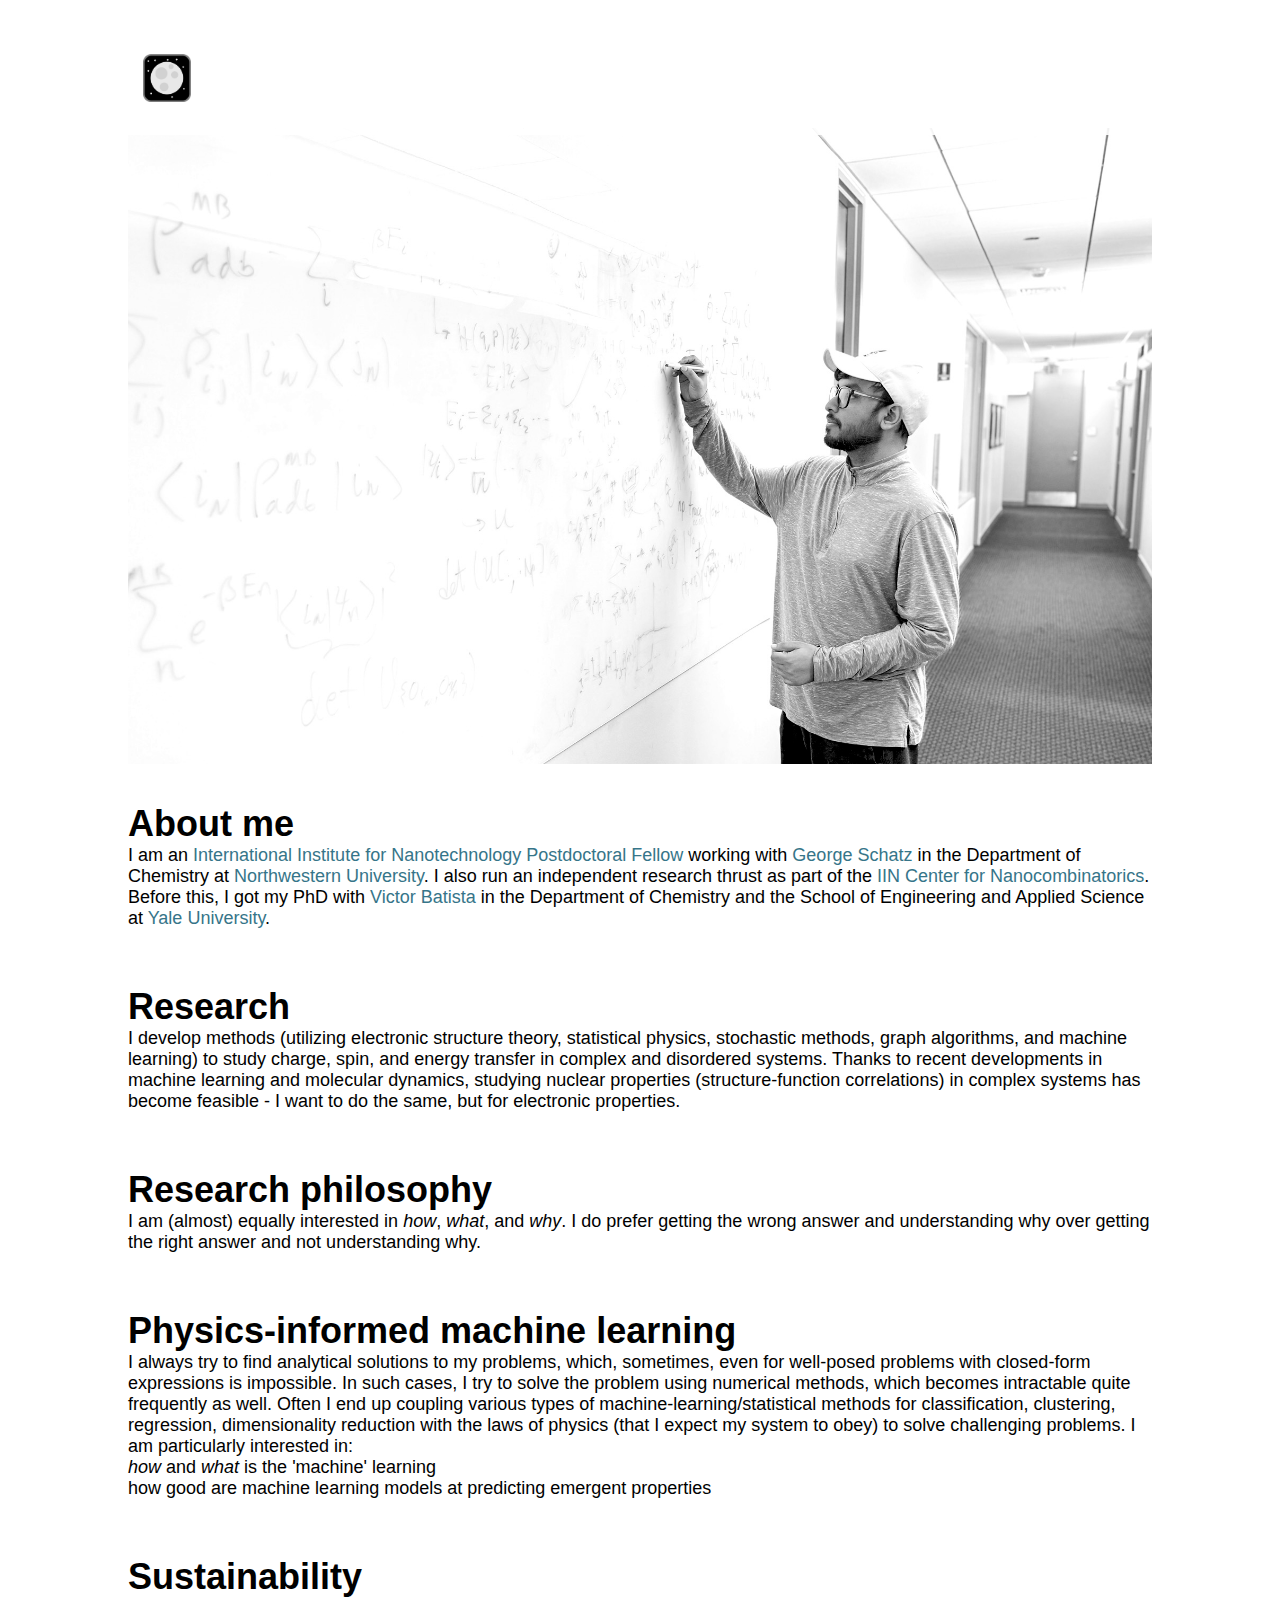
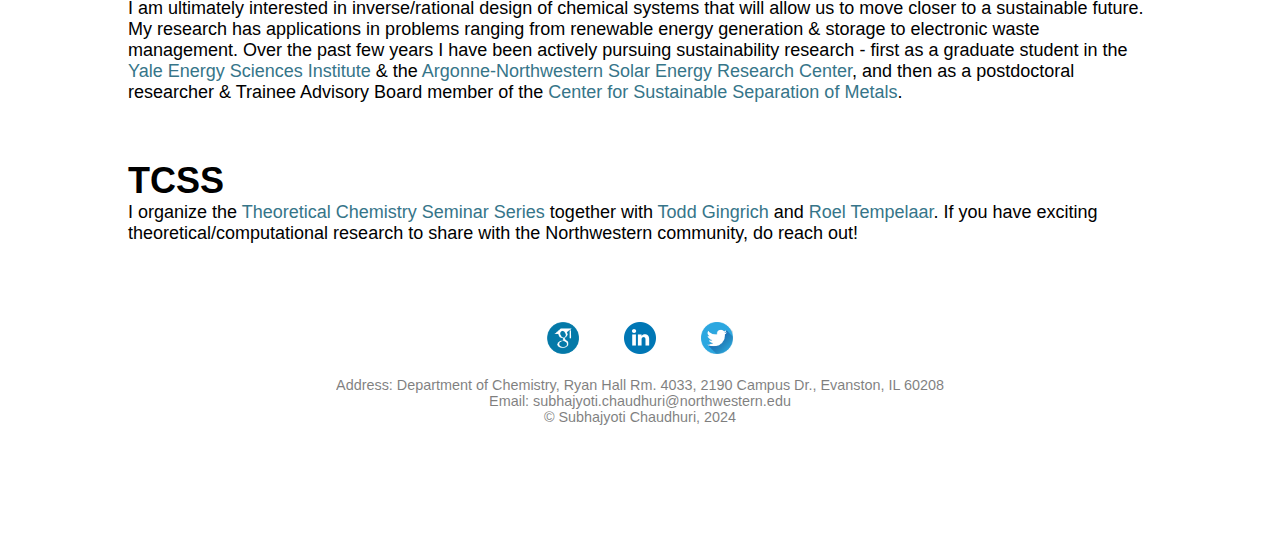
==== commit 66aeb36a: "updated dark mode toggle icons" ====
--- a/index.html
+++ b/index.html
@@ -98,8 +98,10 @@
     </a>
 </p>
 </div>    
-<p class="smalltextcenter" style="text-align: center; opacity: 50%; font-size: 80%"> Address: Department of Chemistry, Ryan Hall Rm. 4033, 2190 Campus Dr., Evanston, IL 60208 | Email: subhajyoti.chaudhuri@northwestern.edu<br>
-    &copy; Subhajyoti Chaudhuri, 2024</p>
+<p class="smalltextcenter" style="text-align: center; opacity: 50%; font-size: 80%">
+Address: Department of Chemistry, Ryan Hall Rm. 4033, 2190 Campus Dr., Evanston, IL 60208 <br>
+Email: subhajyoti.chaudhuri@northwestern.edu<br>
+&copy; Subhajyoti Chaudhuri, 2024</p>
 <script src="js/scripts.js"></script>
 </body>
 </html>
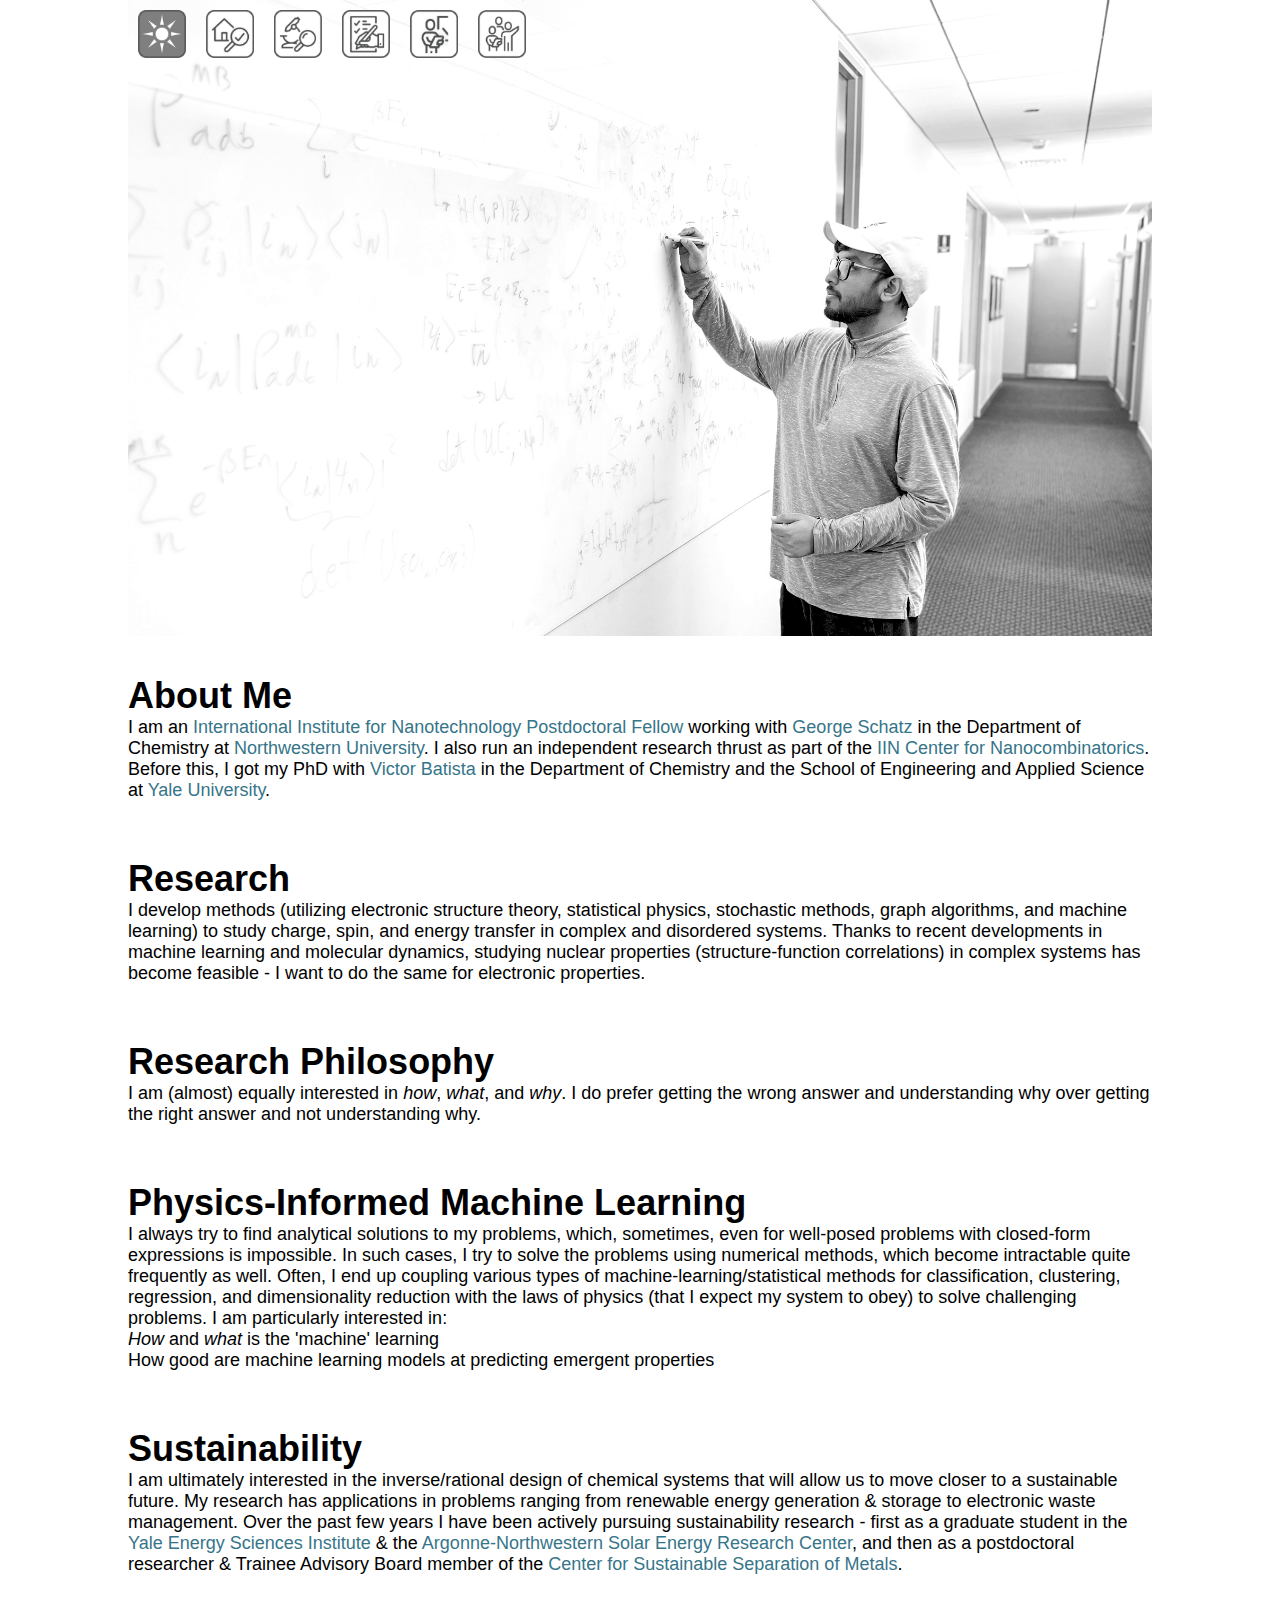
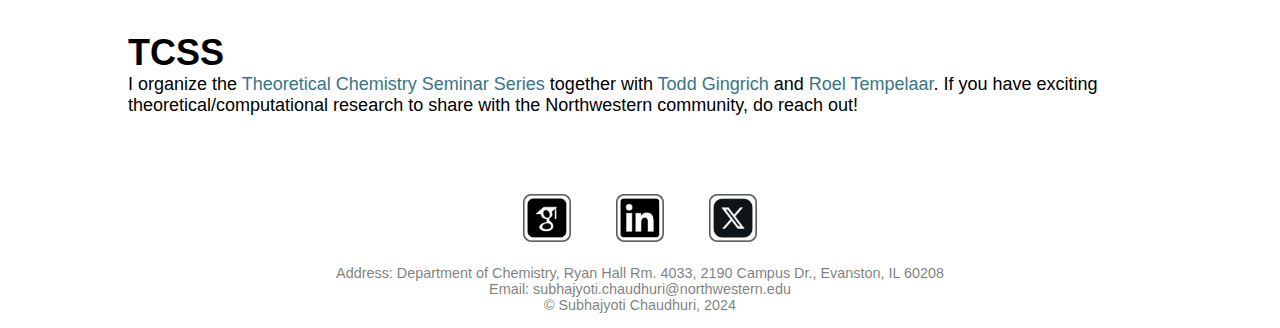
==== commit 61852345: "complete website" ====
--- a/index.html
+++ b/index.html
@@ -22,13 +22,30 @@
 </head>
 
 <body>
-
+    
+<!-- Start Navigation Bar -->
 <nav id="navbar">
-<h1> </h1>
+<!--<h1> </h1> -->
 <button id="modeToggle">
 <img id="modeIcon" src="/assets/img/icons/light.png" alt="Light Mode" />
 </button>
+<button id="navButton" onclick="window.location.href='index.html'">
+    <img src="/assets/img/icons/home.png" alt="Home Icon" />
+</button>
+<button id="navButton" onclick="window.location.href='research.html'">
+    <img src="/assets/img/icons/research.png" alt="Research Icon" />
+</button>
+<button id="navButton" onclick="window.location.href='publications.html'">
+    <img src="/assets/img/icons/publications.png" alt="Publication Icon" />
+</button>
+<button id="navButton" onclick="window.location.href='cv.html'">
+    <img src="/assets/img/icons/cv.png" alt="CV Icon" />
+</button>
+<button id="navButton" onclick="window.location.href='teaching.html'">
+    <img src="/assets/img/icons/teaching.png" alt="FAQ Icon" />
+</button>
 </nav>
+<!-- End Navigation Bar -->
 
 <div id="slideshow">
     <div class="slide-wrapper">
@@ -52,31 +69,31 @@
 </div>
 <br>
 <p>
-<b style="font-size: 2em;">About me</b><br>
+<b style="font-size: 2em;">About Me</b><br>
 I am an <a href="https://www.iinano.org">International Institute for Nanotechnology Postdoctoral Fellow</a> working with <a href="https://chemistry.northwestern.edu/people/core-faculty/profiles/george-schatz.html">George Schatz</a> in the Department of Chemistry at <a href="https://www.northwestern.edu">Northwestern University</a>. I also run an independent research thrust as part of the <a href="https://www.iinano.org/research/nanocombinatorics/">IIN Center for Nanocombinatorics</a>. Before this, I got my PhD with <a href="https://chem.yale.edu/faculty/victor-batista">Victor Batista</a> in the Department of Chemistry and the School of Engineering and Applied Science at <a href="https://www.yale.edu">Yale University</a>.
 </p>
 <br>
 <p>
 <b style="font-size: 2em;">Research</b> <br>
-I develop methods (utilizing electronic structure theory, statistical physics, stochastic methods, graph algorithms, and machine learning) to study charge, spin, and energy transfer in complex and disordered systems. Thanks to recent developments in machine learning and molecular dynamics, studying nuclear properties (structure-function correlations) in complex systems has become feasible - I want to do the same, but for electronic properties.
+I develop methods (utilizing electronic structure theory, statistical physics, stochastic methods, graph algorithms, and machine learning) to study charge, spin, and energy transfer in complex and disordered systems. Thanks to recent developments in machine learning and molecular dynamics, studying nuclear properties (structure-function correlations) in complex systems has become feasible - I want to do the same for electronic properties.
 </p>
 <br>
 <p>
-<b style="font-size: 2em;">Research philosophy</b> <br>
+<b style="font-size: 2em;">Research Philosophy</b> <br>
 I am (almost) equally interested in <i>how</i>, <i>what</i>, and <i>why</i>. I do prefer getting the wrong answer and understanding why over getting the right answer and not understanding why.
 </p>
 <br>
 <p>
-<b style="font-size: 2em;">Physics-informed machine learning</b><br>
-I always try to find analytical solutions to my problems, which, sometimes, even for well-posed problems with closed-form expressions is impossible. In such cases, I try to solve the problem using numerical methods, which becomes intractable quite frequently as well. Often I end up coupling various types of machine-learning/statistical methods for classification, clustering, regression, dimensionality reduction with the laws of physics (that I expect my system to obey) to solve challenging problems.
+<b style="font-size: 2em;">Physics-Informed Machine Learning</b><br>
+I always try to find analytical solutions to my problems, which, sometimes, even for well-posed problems with closed-form expressions is impossible. In such cases, I try to solve the problems using numerical methods, which become intractable quite frequently as well. Often, I end up coupling various types of machine-learning/statistical methods for classification, clustering, regression, and dimensionality reduction with the laws of physics (that I expect my system to obey) to solve challenging problems.
 I am particularly interested in: <br>
-<i>how</i> and <i>what</i> is the 'machine' learning <br>
-how good are machine learning models at predicting emergent properties
+<i>How</i> and <i>what</i> is the 'machine' learning <br>
+How good are machine learning models at predicting emergent properties
 </p>
 <br>
 <p>
 <b style="font-size: 2em;">Sustainability</b><br>
-I am ultimately interested in inverse/rational design of chemical systems that will allow us to move closer to a sustainable future. My research has applications in problems ranging from renewable energy generation & storage to electronic waste management. Over the past few years I have been actively pursuing sustainability research - first as a graduate student in the <a href="https://westcampus.yale.edu/research/science-medicine-engineering/institutes/energy-sciences">Yale Energy Sciences Institute</a> & the <a href="https://en.wikipedia.org/wiki/Argonne–Northwestern_Solar_Energy_Research_Center">Argonne-Northwestern Solar Energy Research Center</a>, and then as a postdoctoral researcher & Trainee Advisory Board member of the <a href="https://www.cssm.upenn.edu">Center for Sustainable Separation of Metals</a>.
+I am ultimately interested in the inverse/rational design of chemical systems that will allow us to move closer to a sustainable future. My research has applications in problems ranging from renewable energy generation & storage to electronic waste management. Over the past few years I have been actively pursuing sustainability research - first as a graduate student in the <a href="https://westcampus.yale.edu/research/science-medicine-engineering/institutes/energy-sciences">Yale Energy Sciences Institute</a> & the <a href="https://en.wikipedia.org/wiki/Argonne–Northwestern_Solar_Energy_Research_Center">Argonne-Northwestern Solar Energy Research Center</a>, and then as a postdoctoral researcher & Trainee Advisory Board member of the <a href="https://www.cssm.upenn.edu">Center for Sustainable Separation of Metals</a>.
 </p>
 <br>
 <p>
@@ -88,13 +105,13 @@
 <div class="color" style="text-align: center;">
 <p>
     <a href="https://scholar.google.com/citations?hl=en&user=ZGU-ZScAAAAJ&view_op=list_works&sortby=pubdate" style="text-decoration: none;">
-    <img src="assets/img/icons/scholar.png" alt="W3Schools.com" style="width:2rem; height:2rem;" alt="" hspace="20">
+    <img src="assets/img/icons/scholar.png" alt="Scholar" style="width:3rem; height:3rem;" alt="" hspace="20">
     </a>
     <a href="https://www.linkedin.com/in/subhajyotichaudhuri" style="text-decoration: none;">
-    <img src="assets/img/icons/linkedin.png" alt="W3Schools.com" style="width:2rem; height:2rem;" alt="" hspace="20">
+    <img src="assets/img/icons/linkedin.png" alt="Linkedin" style="width:3rem; height:3rem;" alt="" hspace="20">
     </a>
     <a href="https://twitter.com/hartreefocker" style="text-decoration: none;">
-    <img src="assets/img/icons/twitter.png" alt="W3Schools.com" style="width:2rem; height:2rem;" alt="" hspace="20">
+    <img src="assets/img/icons/x.png" alt="X" style="width:3rem; height:3rem;" alt="" hspace="20">
     </a>
 </p>
 </div>    
--- a/css/styles.css
+++ b/css/styles.css
@@ -23,7 +23,7 @@
     background-color: #ffffff; /* Light mode background */
     color: #000000; /* Light mode text */
     font-family: Arial, sans-serif;
-    margin: 10% 10%; /* 0 margin for top/bottom, 5% for left/right */
+    margin: 0% 10%; /* 0 margin for top/bottom, 5% for left/right */
     padding: 0; /* Optional: Reset any default padding */
 }
 
@@ -32,19 +32,23 @@
     color: #E6E6E6; /* Dark mode text */
 }
 
+body.generalpage {
+    margin-top: 100px; /* Top margin for the research page */
+}
+
 nav {
     position: fixed; /* Fix the navbar to the top */
     top: 0; /* Align it to the top of the viewport */
-    width: 100%; /* Full width */
+    width: flex; /* Full width */
     background-color: rgba(255, 255, 255, 0.9); /* Semi-transparent background */
     color: #000; /* Text color */
     padding: 20px 0; /* Padding for the navbar */
     z-index: 1000; /* Ensure it appears above other content */
     transition: background-color 0.3s; /* Optional: Smooth transition for background color */
-#    display: flex;
-    justify-content: space-between;
+    display: flex;
+    justify-content: flex-end;
     align-items: center;
- #   background-color: transparent; /* Light mode nav background */
+    background-color: transparent; /* Light mode nav background */
     color: #000000; /* Light mode text */
     padding: 0px 0px;
 }
@@ -55,16 +59,33 @@
 }
 
 #modeToggle {
-    margin: 20px 0;
-    padding: 10px 15px;
+    margin: 0px 0;
+    padding: 10px 10px;
     border: none;
     cursor: pointer;
+    display: flex; /* Flex display for alignment */
+
     background-color: transparent;
 }
 
 img {
     width: 48px; /* Adjust size as needed */
     height: 48px; /* Adjust size as needed */
+}
+
+#navButton {
+    border: none; /* Remove default button border */
+    padding: 10px 10px;
+    margin: 0px 0;
+    background-color: transparent; /* Transparent background */
+    cursor: pointer; /* Pointer cursor on hover */
+    display: flex; /* Flex display for alignment */
+    align-items: center; /* Center icon vertically */
+}
+
+#navButton img {
+    width: 48px; /* Icon width */
+    height: 48px; /* Icon height */
 }
 
 a {
@@ -109,3 +130,44 @@
     height: 100%; /* Fill the height of the slide */
     object-fit: cover; /* Maintain aspect ratio and cover the entire area */
 }
+
+.image-container {
+            text-align: center; /* Center the image */
+        }
+.responsive-image {
+            width: 15%; /* Full width */
+            max-width: 800px; /* Maximum width */
+    min-width: 250px;
+            height: auto; /* Maintain aspect ratio */
+}
+
+        /* Style for the tooltip container */
+        .tooltip {
+            position: relative; /* Positioning for the tooltip */
+            display: inline-block; /* Only takes up as much space as the text */
+            cursor: pointer; /* Changes cursor to pointer on hover */
+        }
+
+        /* Tooltip text styling */
+        .tooltip .tooltiptext {
+            visibility: hidden; /* Hidden by default */
+            width: 300px; /* Width of the tooltip */
+            background-color: black; /* Background color */
+            color: white; /* Text color */
+            text-align: center; /* Centered text */
+            border-radius: 5px; /* Rounded corners */
+            padding: 5px; /* Padding around text */
+            position: absolute; /* Positioning the tooltip */
+            z-index: 1; /* Ensure it appears above other elements */
+            bottom: 125%; /* Position above the text */
+            left: 50%; /* Center horizontally */
+            margin-left: -60px; /* Adjust to align center */
+            opacity: 0; /* Start invisible */
+            transition: opacity 0.3s; /* Fade effect */
+        }
+
+        /* Show the tooltip text when hovering */
+        .tooltip:hover .tooltiptext {
+            visibility: visible; /* Make it visible */
+            opacity: 1; /* Make it fully opaque */
+        }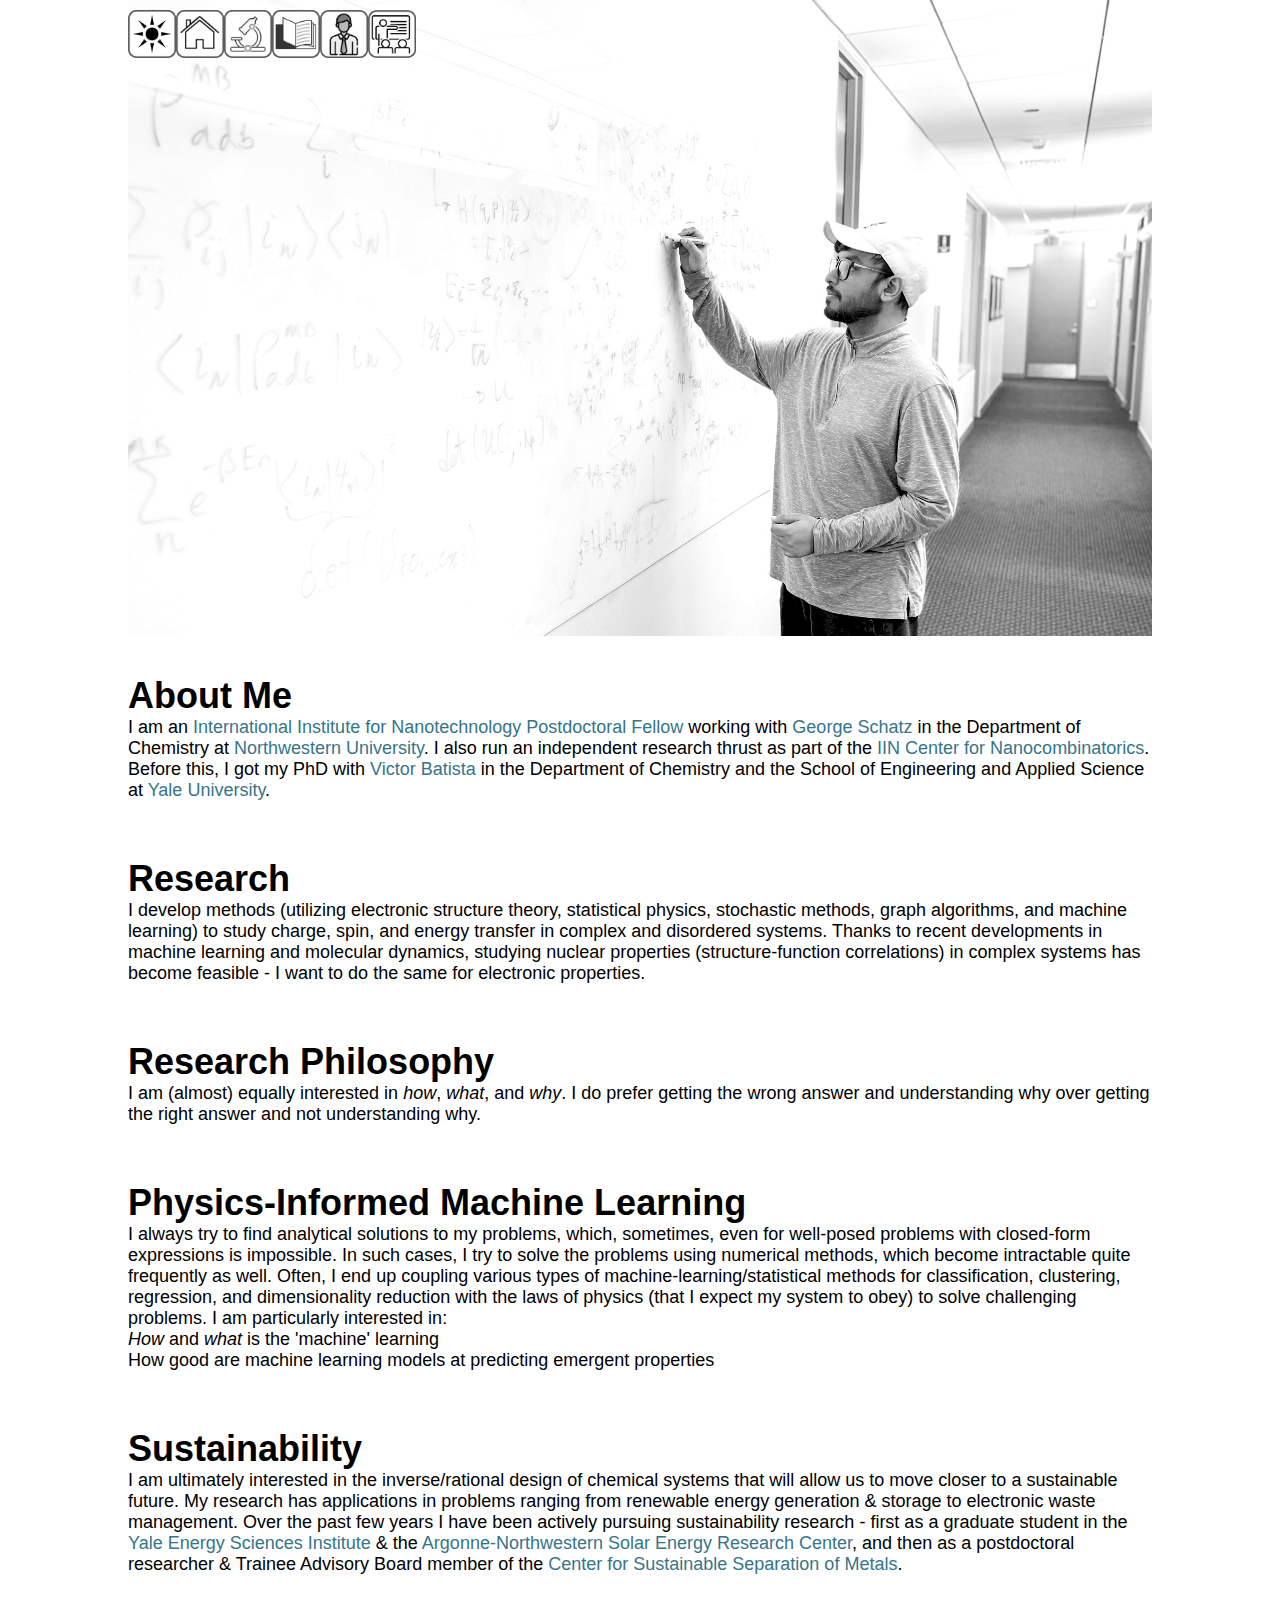
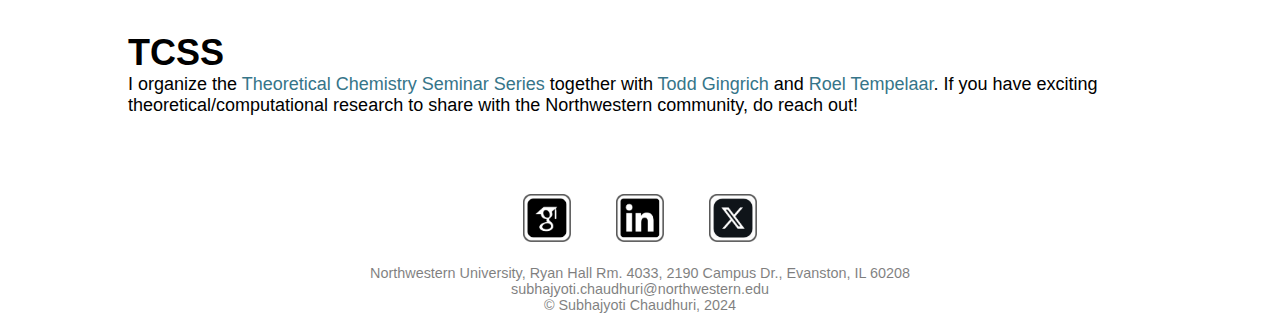
==== commit e8f1ce49: "update footer" ====
--- a/index.html
+++ b/index.html
@@ -116,8 +116,8 @@
 </p>
 </div>    
 <p class="smalltextcenter" style="text-align: center; opacity: 50%; font-size: 80%">
-Address: Department of Chemistry, Ryan Hall Rm. 4033, 2190 Campus Dr., Evanston, IL 60208 <br>
-Email: subhajyoti.chaudhuri@northwestern.edu<br>
+Northwestern University, Ryan Hall Rm. 4033, 2190 Campus Dr., Evanston, IL 60208 <br>
+subhajyoti.chaudhuri@northwestern.edu<br>
 &copy; Subhajyoti Chaudhuri, 2024</p>
 <script src="js/scripts.js"></script>
 </body>
--- a/css/styles.css
+++ b/css/styles.css
@@ -25,6 +25,7 @@
     font-family: Arial, sans-serif;
     margin: 0% 10%; /* 0 margin for top/bottom, 5% for left/right */
     padding: 0; /* Optional: Reset any default padding */
+    position: relative; /* Position relative to contain absolute children */
 }
 
 .dark-mode {
@@ -60,7 +61,7 @@
 
 #modeToggle {
     margin: 0px 0;
-    padding: 10px 10px;
+    padding: 10px 0px;
     border: none;
     cursor: pointer;
     display: flex; /* Flex display for alignment */
@@ -75,7 +76,7 @@
 
 #navButton {
     border: none; /* Remove default button border */
-    padding: 10px 10px;
+    padding: 10px 0px;
     margin: 0px 0;
     background-color: transparent; /* Transparent background */
     cursor: pointer; /* Pointer cursor on hover */
@@ -106,7 +107,8 @@
     position: relative;
     width: 100%; /* Set width, adjust as needed */
     max-width: 100%; /* Use full width up to max */
-    margin: 0% auto; /* Center the slideshow with 20% top/bottom margin */
+    padding: 0;
+    margin: 0% 0%; /* Center the slideshow with 20% top/bottom margin */
     padding-top: 60%; /* Maintain a 16:9 aspect ratio */
     overflow: hidden; /* Prevent overflow of slides */
 }
@@ -116,6 +118,7 @@
     top: 0;
     left: 0;
     width: 100%;
+    margin: 0;
     height: 100%; /* Ensure the slide fills the wrapper */
     opacity: 0; /* Start with slides hidden */
     transition: opacity 0.5s ease-in-out; /* Fade transition */
